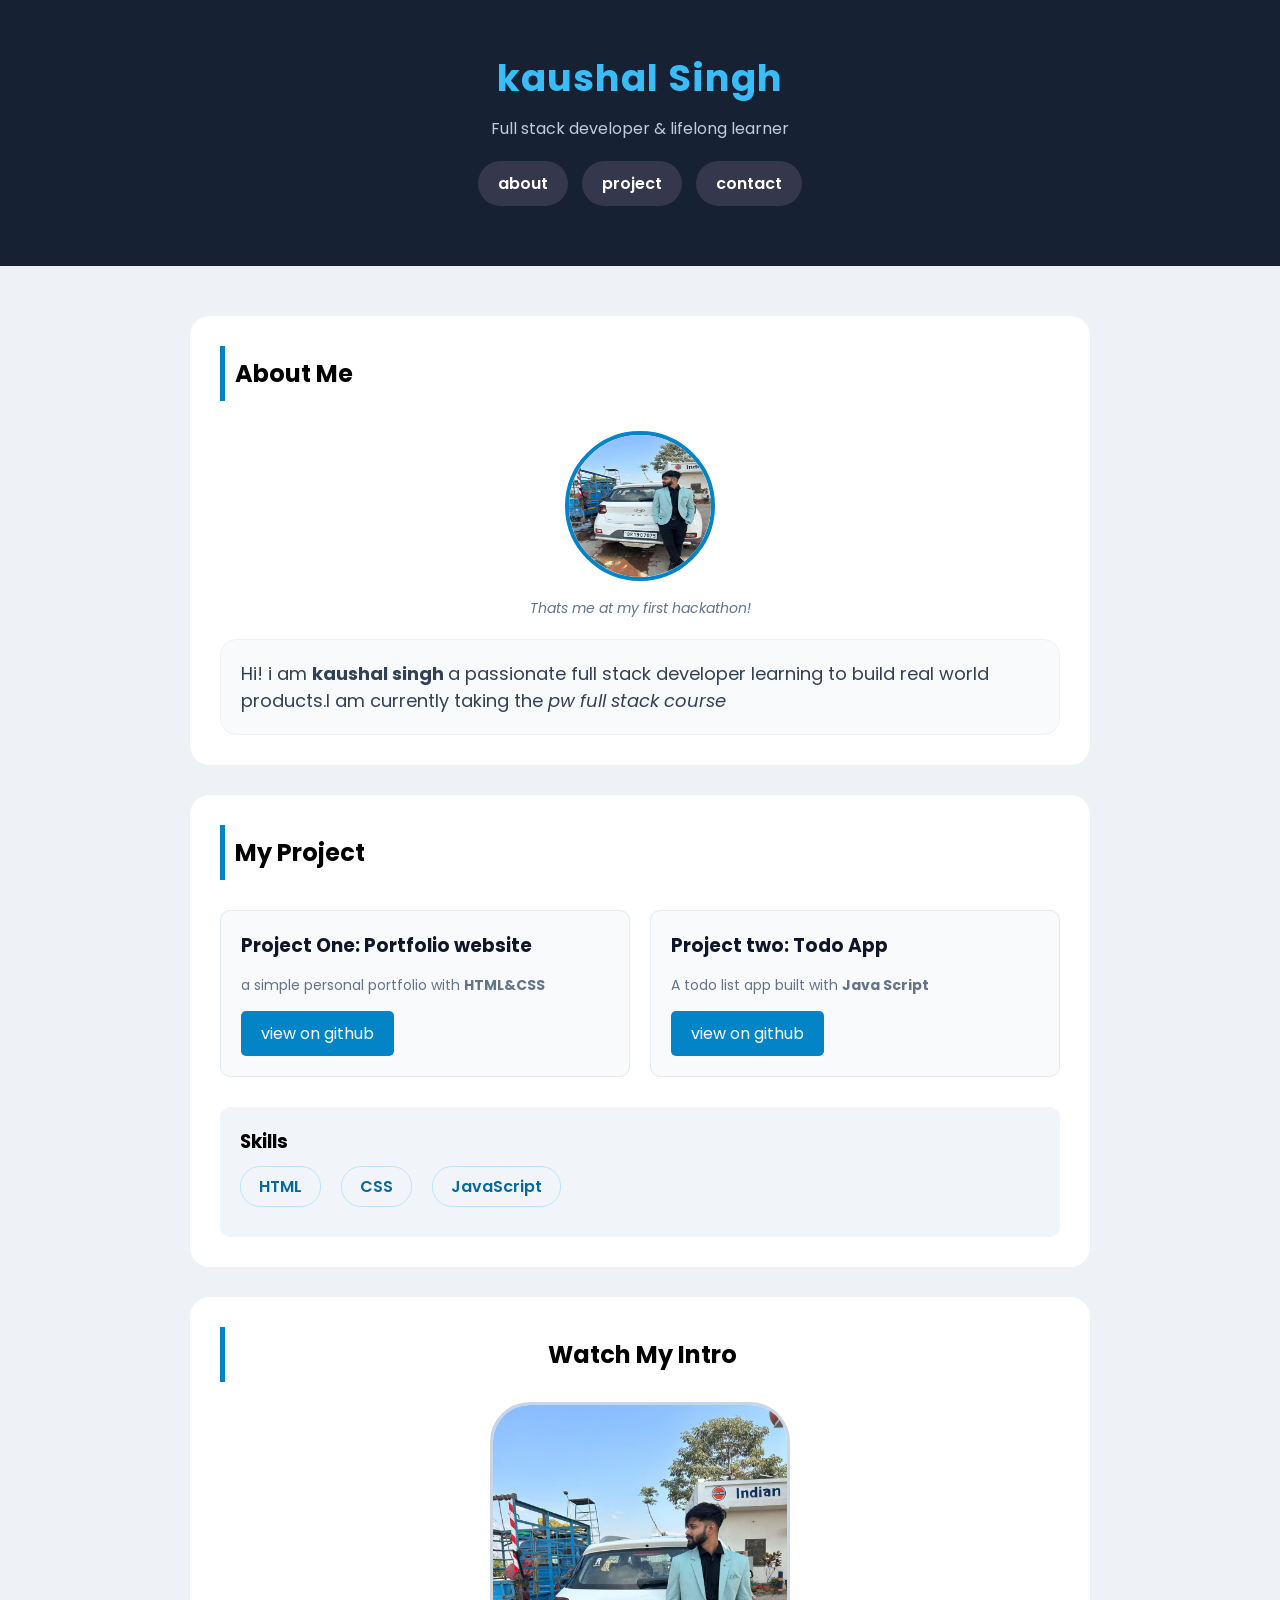
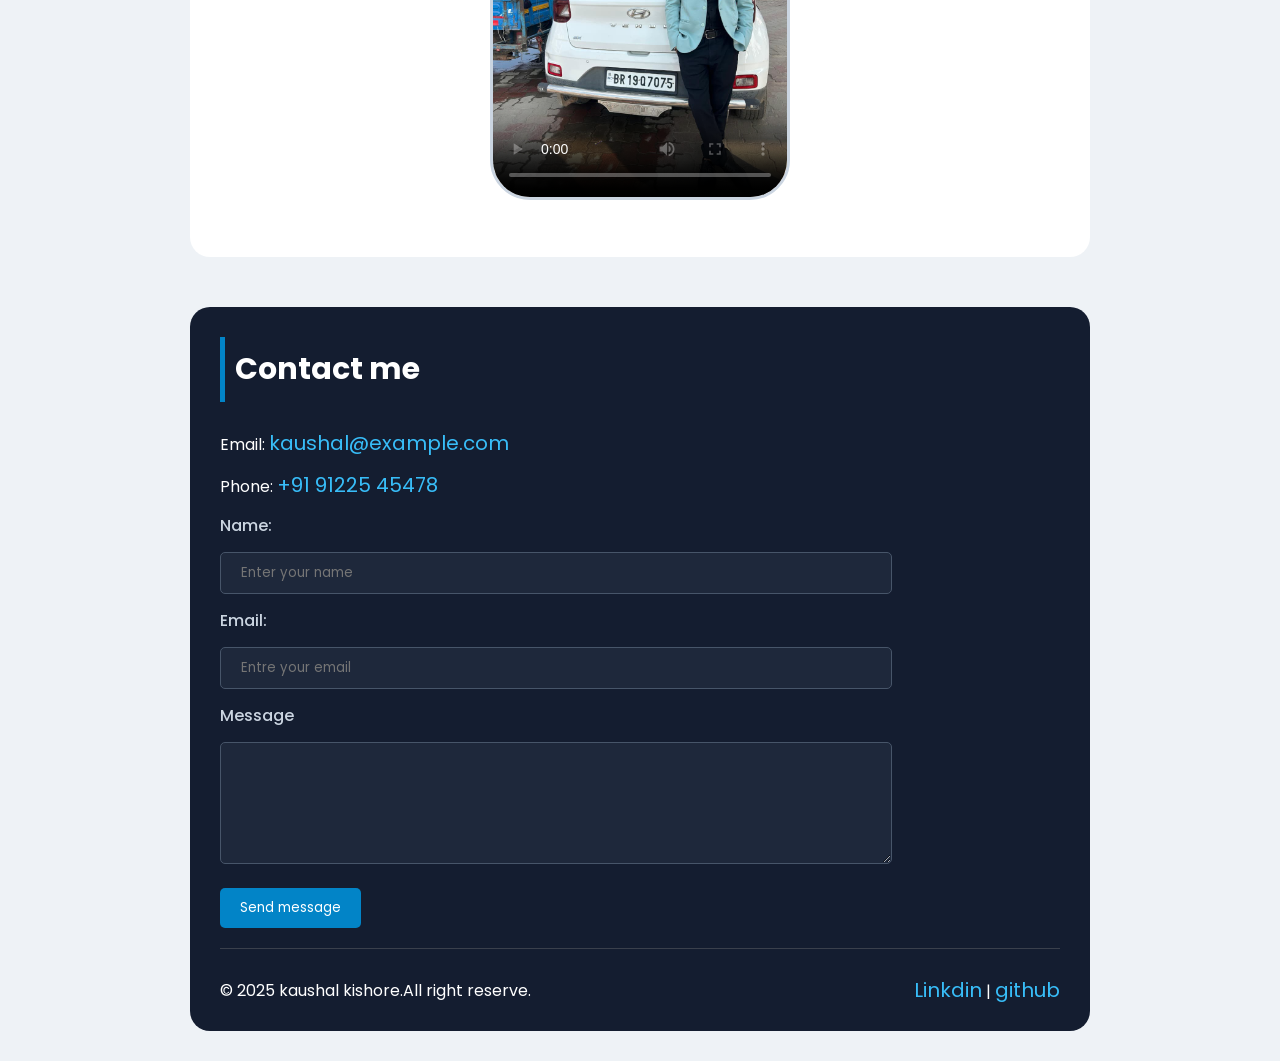
==== portfolio.html @ ef236374 "my first portfolio" ====
<!DOCTYPE html>
<html lang="en">

<head>
    <meta charset="UTF-8">
    <meta name="viewport" content="width=device-width, initial-scale=1.0">
    <title>kaushal portfolio</title>
    <link rel="stylesheet" href="style.css">
</head>

<body>

    <header>
        <h1>kaushal Singh</h1>
        <p>Full stack developer & lifelong learner</p>
        <nav>
            <a href="#about">about</a>
            <a href="#project">project</a>
            <a href="#intro">contact</a>
        </nav>

    </header>

    <main>
        <section id="about">
            <h2>About Me</h2>
            <figure>
                <img src="jpeg.jpeg" width="150px" height="150px" alt="">
                <figcaption>Thats me at my first hackathon!</figcaption>
            </figure>
            <p>Hi! i am <strong>kaushal singh </strong>a passionate full stack developer learning to build real world
                products.I am currently taking the <em>pw full stack course</em></p>
        </section>

        <section id="project">
            <h2>My Project</h2>
            <div id="projects-card">
                <article>
                    <h3>Project One: Portfolio website</h3>
                    <p>a simple personal portfolio with <strong>HTML&CSS</strong></p>
                    <a href="">view on github</a>
                </article>
                <article>
                    <h3>Project two: Todo App</h3>
                    <p>A todo list app built with <strong>Java Script</strong></p>
                    <a href="">view on github</a>
                </article>
            </div>


            <div id="skills">
                <h3>Skills</h3>
                <ul>
                    <li>HTML</li>
                    <li>CSS</li>
                    <li>JavaScript</li>
                </ul>

            </div>
        </section>

        <section id="intro">
            <h2>Watch My Intro</h2>
            <video src="WhatsApp Video 2026-07-25 at 9.50.30 AM.mp4" height="250px" width="300px" controls
                poster="jpeg.jpeg"></video>
        </section>

    </main>

    <footer>
        <h2>Contact me</h2>

        <p>Email: <a href="mailto:kaushal@example.com">kaushal@example.com</a></p>
        <p>Phone: <a href="tel:+919122545478">+91 91225 45478</a></p>

        <form action="">

            <label for="name">Name:</label>
            <input type="text" id="name" placeholder="Enter your name">

            <br>

            <label for="Email">Email:</label>
            <input type="email" id="Email" placeholder="Entre your email">

            <br>

            <label for="message">Message</label>
            <textarea name="message" id="message" rows="5" cols="40"></textarea>


            <br>
            <button type="submit">Send message</button>

        </form>


        <div id="lower-footer">
            <p>&copy; 2025 kaushal kishore.All right reserve.</p>
            <p>
                <a href="">Linkdin</a> | <a href="">github</a>
            </p>

        </div>


    </footer>

</body>

</html>
---- style.css ----
@import url('https://fonts.googleapis.com/css2?family=Poppins:ital,wght@0,100;0,200;0,300;0,400;0,500;0,600;0,700;0,800;0,900;1,100;1,200;1,300;1,400;1,500;1,600;1,700;1,800;1,900&display=swap');



* {
    padding: 0;
    margin: 0;
    box-sizing: border-box;
    font-family: "Poppins", sans-serif;
}


body {
    background-color: #EEF2F6;

}



header {
    background-color: #162134;
    color: white;
    text-align: center;
    padding: 50px 0;

}

h1 {
    color: #38BDF8;
    font-size: 37px;
    letter-spacing: 1px;
}

header p {
    color: #C2CCD8;
    padding: 10px 0;

}

header nav a {
    display: inline-block;
    text-decoration: none;
    background-color: #35384C;
    color: white;
    border-radius: 30px;
    padding: 10px 20px;
    margin: 10px 5px;
    font-weight: 600;

}


header nav a:hover {
    background-color: #0284C7;
}



main {
    margin: 50px auto;
    /* background-color: white; */
    max-width: 900px;
}

#about,
#project,
#intro {
    background-color: white;
    padding: 30px;
    border-radius: 20px;
    margin-bottom: 30px;
}


#about h2,
#project h2 {

    border-left: 5px solid #0284C7;
    padding: 10px;
}

#intro h2 {
    border-left: 5px solid #0284C7;
    padding: 10px;
    text-align: center;
}



#about figure {
    text-align: center;
    padding: 20px 0;
}


#about figure img {
    border-radius: 50%;
    border: 4px solid #0284C7;
    margin: 10px 0;
    transition: 1ms;

}

#about figure img:hover {
    transform: scale(1.1);
    box-shadow: 0px 10px 10px rgba(0, 0, 0, 0.101);

}

#about figure figcaption {
    color: #64748B;
    font-style: italic;
    font-size: 14px;
}

#about p {
    border-radius: 16px;
    background-color: #F8FAFC;
    padding: 20px;
    border: 1px solid #f0f0f1;
    color: #334155;
    font-size: 18px;
}

#projects-card {
    display: flex;
    gap: 20px;
    margin: 30px 0;
    flex-wrap: wrap;

}

#projects-card article {
    flex: 1;
    background-color: #F8FAFC;
    border-radius: 10px;
    padding: 20px;
    /* display: flex;
    flex-direction: column;
    gap: 10px; */
    border: 1px solid #E2E8F0;
    color: #10162A;
    transition: all 1ms;
}


#projects-card article:hover{
    transform: translateY(-5px);
    box-shadow: 0px 10px 10px rgba(0, 0, 0, 0.101);
}

#projects-card article p {
    font-size: 14px;
    color: #64748B;
    margin: 15px 0;
}

#projects-card article a {
    border-radius: 5px;
    background-color: #0284C7;
    padding: 10px 20px;
    display: inline-block;
    color: white;
    text-decoration: none;
}

#skills {
    background-color: #f1f5f9;
    border-radius: 10px;
    padding: 20px;
}

#skills ul {
    list-style-type: none;
    display: flex;
    gap: 20px;
    padding: 10px 0px;
    flex-wrap: wrap;
}

#skills ul li {
    border-color: #E0F2FE;
    border-radius: 20PX;
    border: 1px solid #BAE6FD;
    padding: 7px 18px;
    color: #0369A1;
    font-weight: 600;
}

#intro {
    text-align: center;
}

#intro video {
    margin: 20px 0;
    /* padding: 30px;   */
    object-fit: cover;
    max-width: 100%;
    height: auto;
    border-radius: 40px;
    border: 3px solid #CBD5E1;
}

footer {
    margin: 50px auto;
    max-width: 900px;
    background-color: #141D30;
    padding: 30px 30px 0;
    border-radius: 20px;
    margin-bottom: 30px;
}

footer h2 {
    border-left: 5px solid #0284C7;
    padding: 10px;
    color: white;
    font-size: 30px;
    margin-bottom: 20px;
}

footer p {
    color: white;
    padding: 6px 0;
}

footer p a {
    text-decoration: none;
    color: #38BDF8;
    font-size: 20px;
}

footer p a:hover {
    text-decoration: underline;
    color: #38BDF8;
}

form label {
    display: block;
    margin: 7px 0;
    color: #CBD5E1;
    font-weight: 500;
}

form{
    max-width: 80%;
}

 form input[type="text"],
 form input[type="email"],
 textarea{
    width: 100%;
     background-color: #1E283B; 
    outline: none;
    border: 1px solid #475569;
    border-radius: 5px;
    padding: 10px 20px;
    color: white;
    margin:7px 0;
 }

 form button{
    background-color: #0284C7;
    border-radius: 5px;
    padding: 10px 20px;
    display: inline-block;
    color: white;
    outline: none;
    border: none;
    margin: 10px 0;

 }

 #lower-footer{
    display: flex;
    justify-content: space-between;
    align-items: center;
    flex-wrap: wrap;
    border-top: 1px solid rgba(128, 128, 128, 0.348);
    padding: 20px 0;
    margin-top: 10px;
 }
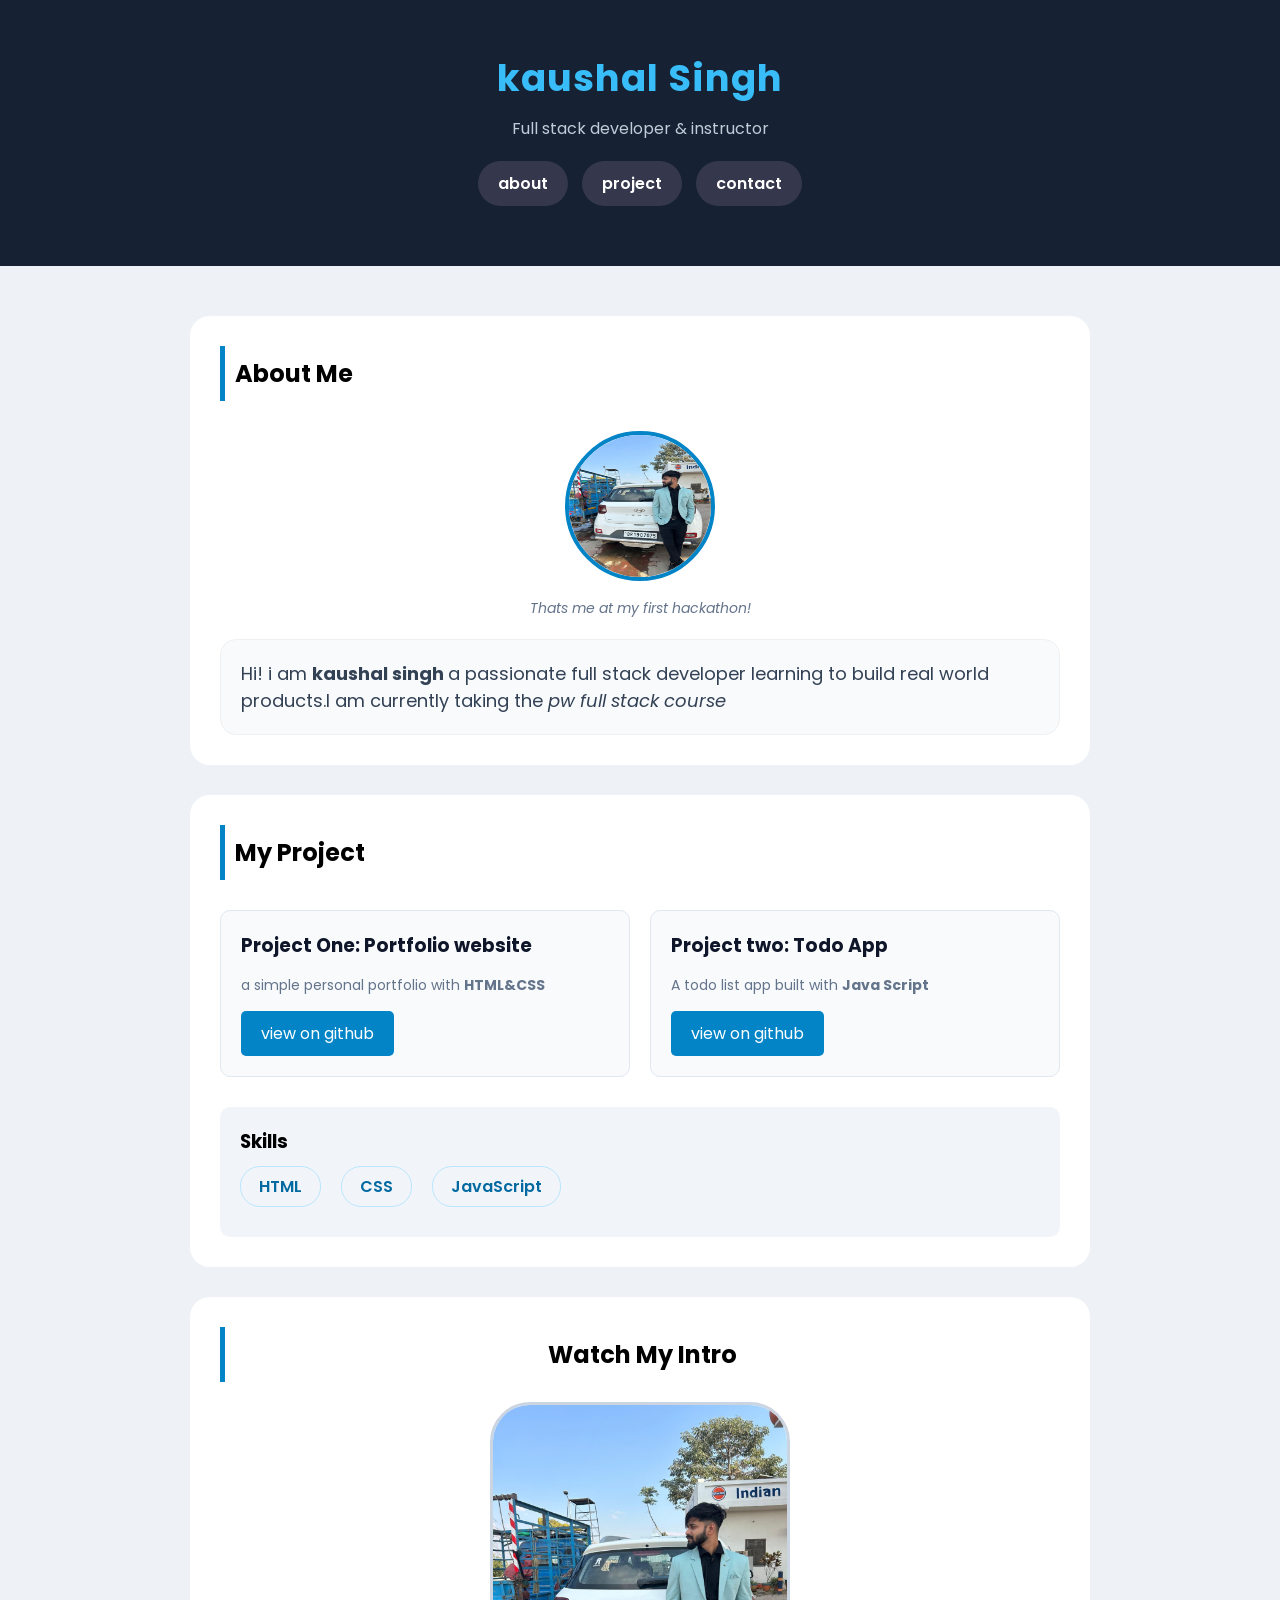
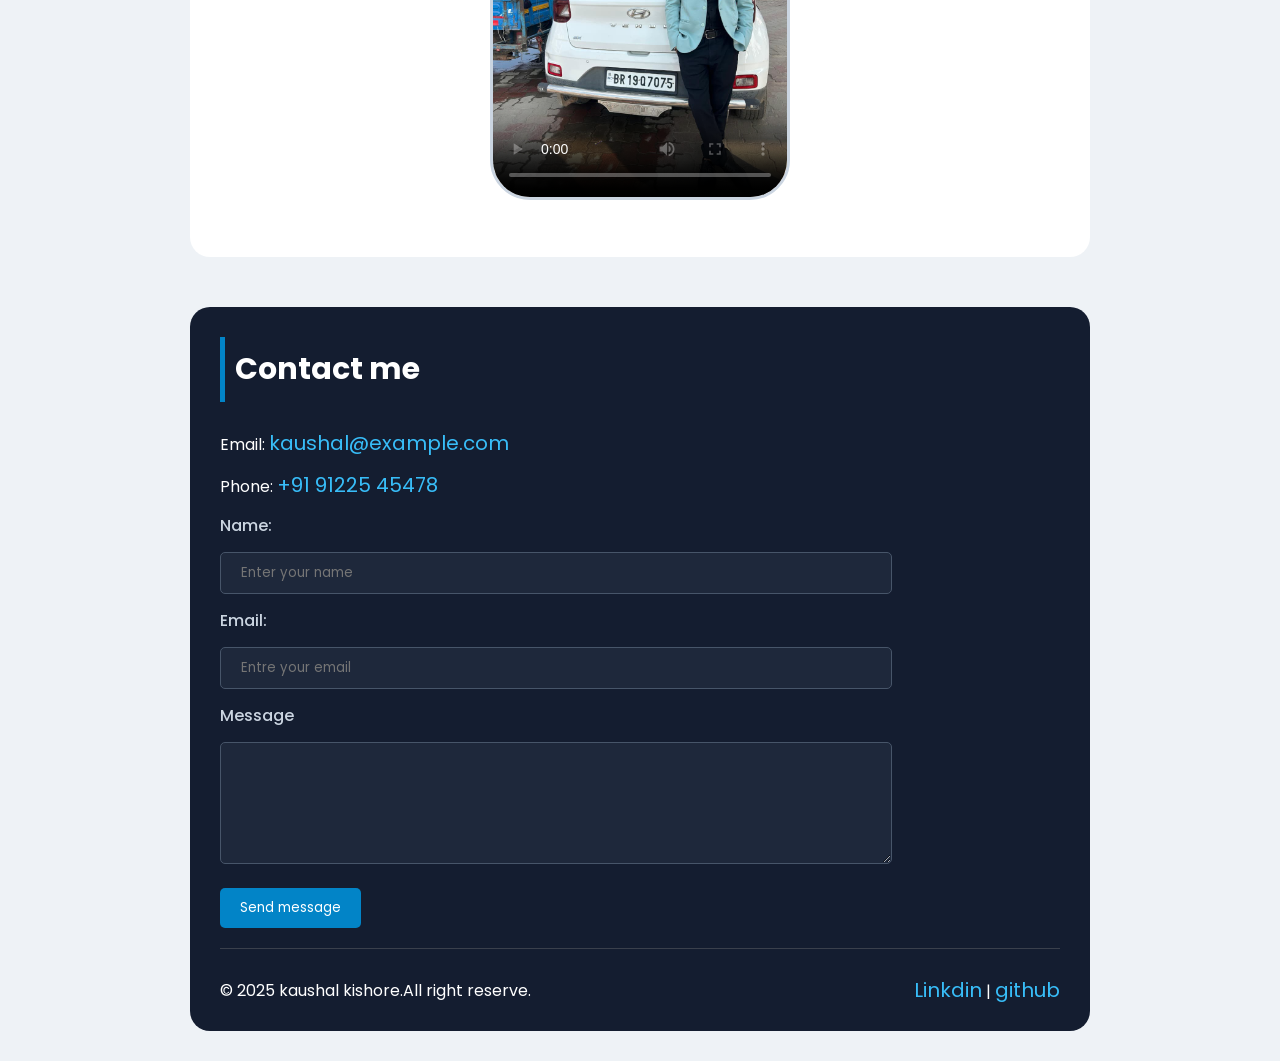
==== commit c66a5bb4: "change description" ====
--- a/portfolio.html
+++ b/portfolio.html
@@ -12,7 +12,7 @@
 
     <header>
         <h1>kaushal Singh</h1>
-        <p>Full stack developer & lifelong learner</p>
+        <p>Full stack developer & instructor</p>
         <nav>
             <a href="#about">about</a>
             <a href="#project">project</a>
